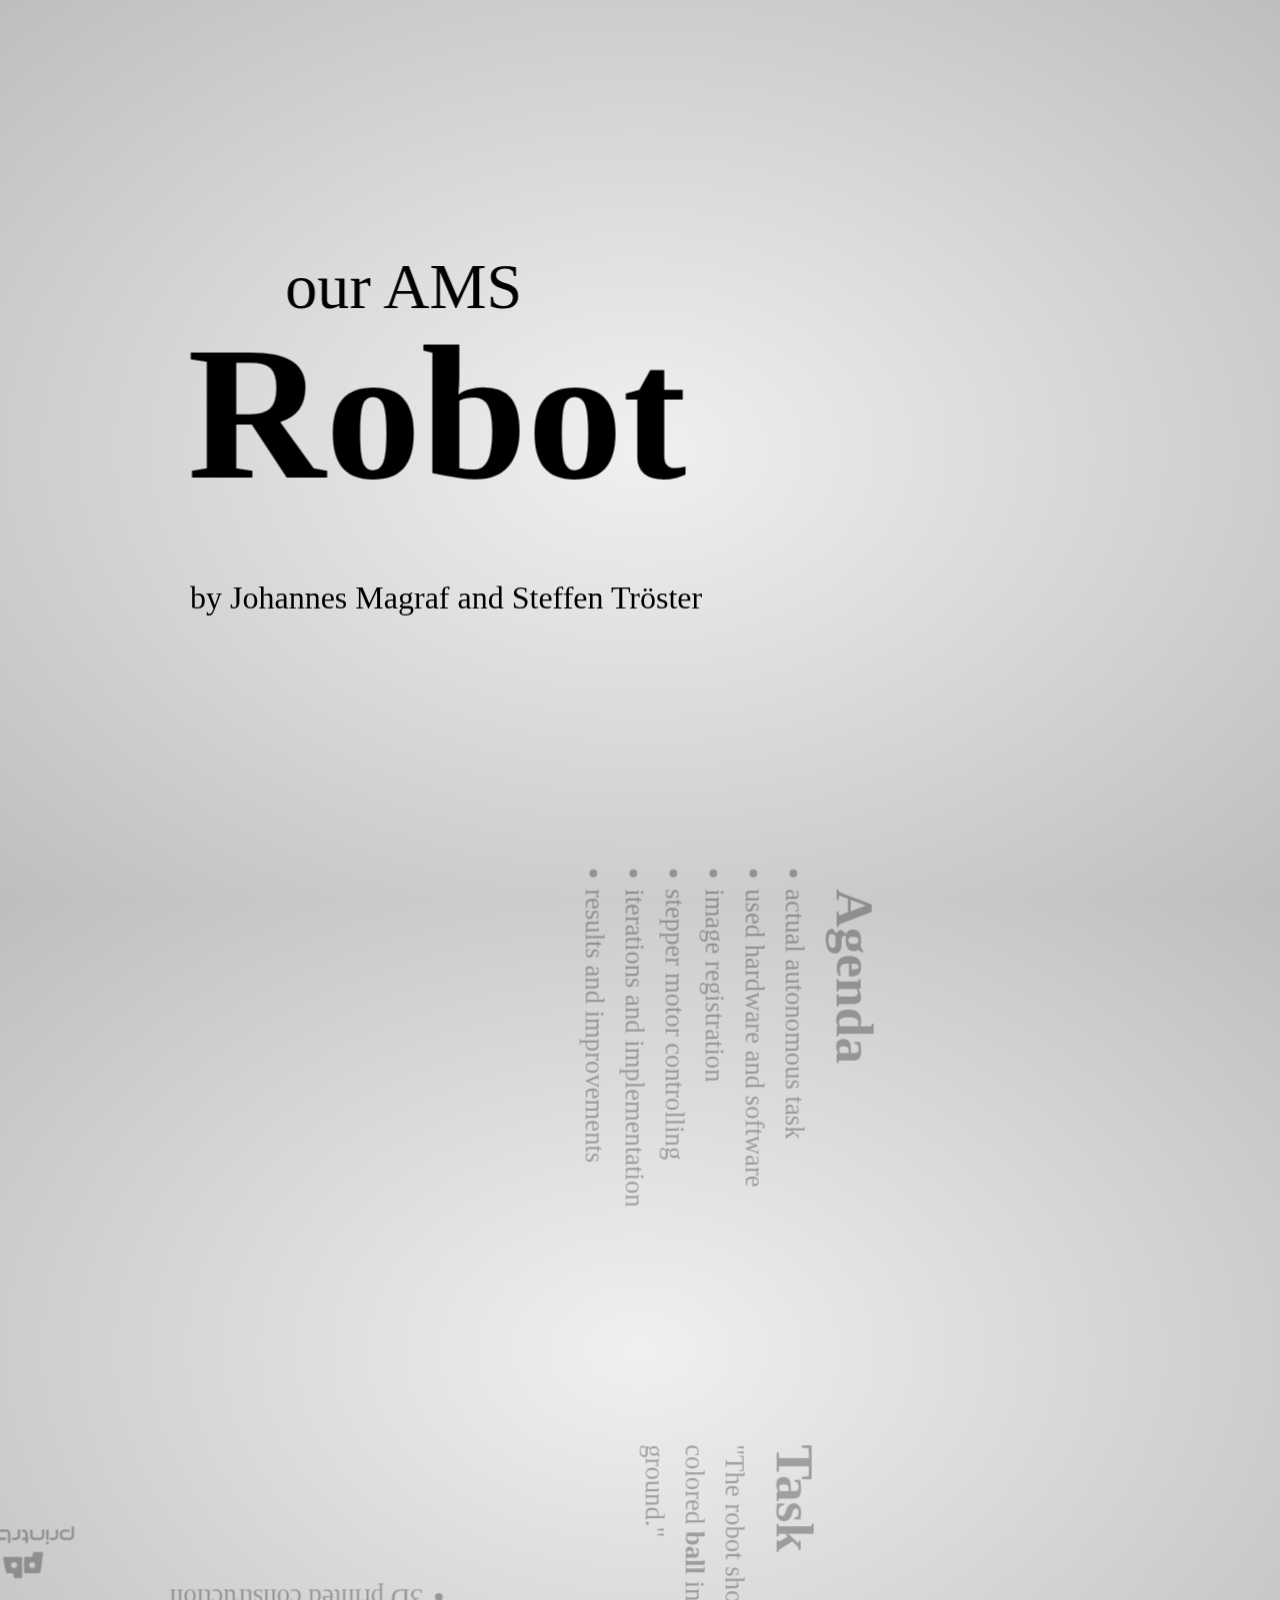
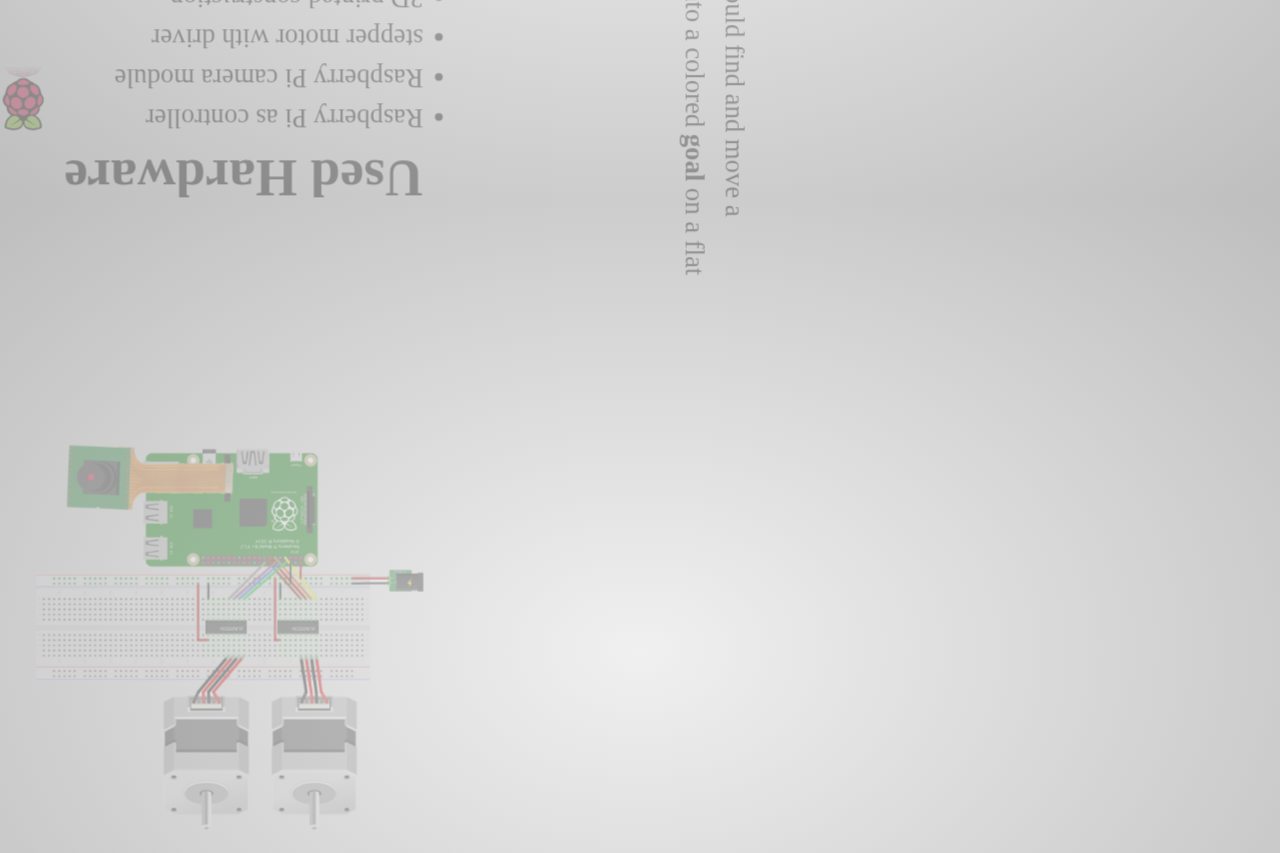
==== presentation/final/index.html @ dde29c63 "add final pitch slides" ====
<!doctype html>

<html lang="en">

<head>
    <meta charset="utf-8" />
    <meta name="viewport" content="width=1024" />
    <meta name="apple-mobile-web-app-capable" content="yes" />
    <title>AMS Robot - Final presentation</title>

    <link href="css/impress-demo.css" rel="stylesheet" />

</head>

<body class="impress-not-supported">

    <div class="fallback-message">
        <p>Your browser <b>doesn't support the features required</b> by impress.js,
            so you are presented with a simplified version of this presentation.</p>
        <p>For the best experience please use the latest <b>Chrome</b>, <b>Safari</b> or <b>Firefox</b> browser.</p>
    </div>

    <div id="impress">
        <div id="title" class="step" data-y="-2000" data-x="0" data-scale="9">
            <span class="try">our AMS</span>
            <h1>Robot</h1>
            <span class="footnote">by Johannes Magraf and Steffen Tröster</span>
        </div>

        <div id="its" class="step" data-x="850" data-y="4000" data-rotate="90" data-scale="5">
            <h1>Agenda</h1>
            <ul>
                <li>actual autonomous task</li>
                <li>used hardware and software</li>
                <li>image registration</li>
                <li>stepper motor controlling</li>
                <li>iterations and implementation</li>
                <li>results and improvements</li>
            </ul>
        </div>

        <div class="step" data-x="850" data-y="9000" data-rotate="90" data-scale="5">
            <h1>Task</h1>
            <p>"The robot should find and move a colored
                <b class="scaling">ball</b> into a colored <b class="scaling">goal</b> on
                a flat ground."</p>
        </div>

        <div class="step" data-x="-4000" data-y="9000" data-rotate="180" data-scale="5">
            <h1>Used Hardware
	    </h1>
            <ul>
                <li>Raspberry Pi as controller
                    <img src="rpi.png" alt="" width="200" style="float: right;">
                </li>
                <li>Raspberry Pi camera module</li>
                <li>stepper motor with driver</li>
                <li>
                    3D printed construction</br>
                    <img src="printrbot.png" alt="" width="200" style="float: right;">
                </li>
            </ul>
        </div>

        <div class="step" data-x="-4000" data-y="14000" data-rotate="180" data-scale="5">
            <img src="circuit.png" alt="" width="85%">
        </div>

        <div class="step" data-x="-10000" data-y="9000" data-rotate="180" data-scale="5">
            <h1>Used Software
	    </h1>
            <ul>
                <li>python as programming language
                    <img src="python.png" alt="" width="150" style="float: right;">
                </li>
                <li>Raspbian linux as OS</li>
                <li>OpenCV for image processing</br>
                    <img src="opencv.png" alt="" width="151" style="float: right;">
                </li>
            </ul>
        </div>

        <div class="step" data-x="-10000" data-y="14000" data-rotate="180" data-scale="5">
            <img src="process.png" alt="" wdith="85%">
        </div>


        <div class="step" data-x="-15000" data-y="8000" data-rotate="270" data-scale="5">
            <h1>Building Process</h1>
            <ul>
		    <li>constructing elements for the printer</li>
		    <li>Implementing object detection</li>
		    <li>building our robot and implementing movement</li>
		    <li>combining all together and implementing actual task</li>
            </ul>
        </div>


        <div class="step" data-x="-15000" data-y="2000" data-rotate="270" data-scale="5">
		<script src="https://embed.github.com/view/3d/stetro/AMSRobot/master/model/wheel.stl"></script>
		<script src="https://embed.github.com/view/3d/stetro/AMSRobot/master/model/robot_body.stl"></script>
	</div>

        <div class="step" data-x="-15000" data-y="-2000" data-rotate="270" data-scale="5">
		<img src="motor.jpg" alt="" width="300"/>
		<img src="test.jpg" alt="" width="500"/>
	</div>
    <script src="js/impress.js"></script>
    <script>
        impress().init();
    </script>

</body>

</html>
---- presentation/final/css/impress-demo.css ----
/**
 * This is a stylesheet for a demo presentation for impress.js
 * 
 * It is not meant to be a part of impress.js and is not required by impress.js.
 * I expect that anyone creating a presentation for impress.js would create their own
 * set of styles.
 */


/* http://meyerweb.com/eric/tools/css/reset/ 
   v2.0 | 20110126
   License: none (public domain)
*/

html, body, div, span, applet, object, iframe,
h1, h2, h3, h4, h5, h6, p, blockquote, pre,
a, abbr, acronym, address, big, cite, code,
del, dfn, em, img, ins, kbd, q, s, samp,
small, strike, strong, sub, sup, tt, var,
b, u, i, center,
dl, dt, dd, ol, ul, li,
fieldset, form, label, legend,
table, caption, tbody, tfoot, thead, tr, th, td,
article, aside, canvas, details, embed, 
figure, figcaption, footer, header, hgroup, 
menu, nav, output, ruby, section, summary,
time, mark, audio, video {
    margin: 0;
    padding: 0;
    border: 0;
    vertical-align: baseline;
}

/* HTML5 display-role reset for older browsers */
article, aside, details, figcaption, figure, 
footer, header, hgroup, menu, nav, section {
    display: block;
}
body {
    line-height: 1;
}
blockquote, q {
    quotes: none;
}
blockquote:before, blockquote:after,
q:before, q:after {
    content: '';
    content: none;
}

table {
    border-collapse: collapse;
    border-spacing: 0;
}


body {
    font-family: 'PT Sans', sans-serif;
    
    min-height: 740px;

    background: rgb(215, 215, 215);
    background: -webkit-gradient(radial, 50% 50%, 0, 50% 50%, 500, from(rgb(240, 240, 240)), to(rgb(190, 190, 190)));
    background: -webkit-radial-gradient(rgb(240, 240, 240), rgb(190, 190, 190));
    background:    -moz-radial-gradient(rgb(240, 240, 240), rgb(190, 190, 190));
    background:      -o-radial-gradient(rgb(240, 240, 240), rgb(190, 190, 190));
    background:         radial-gradient(rgb(240, 240, 240), rgb(190, 190, 190));

    -webkit-font-smoothing: antialiased;
}

b, strong { font-weight: bold }
i, em { font-style: italic}

a {
    color: inherit;
    text-decoration: none;
    padding: 0 0.1em;
    background: rgba(255,255,255,0.5);
    text-shadow: -1px -1px 2px rgba(100,100,100,0.9);
    border-radius: 0.2em;
    
    -webkit-transition: 0.5s;
    -moz-transition:    0.5s;
    -ms-transition:     0.5s;
    -o-transition:      0.5s;
    transition:         0.5s;
}

a:hover {
    background: rgba(255,255,255,1);
    text-shadow: -1px -1px 2px rgba(100,100,100,0.5);
}

/* enable clicking on elements 'hiding' behind body in 3D */
body     { pointer-events: none; }
#impress { pointer-events: auto; }

/* COMMON STEP STYLES */

.step {
    width: 900px;
    padding: 40px;

    -webkit-box-sizing: border-box;
    -moz-box-sizing:    border-box;
    -ms-box-sizing:     border-box;
    -o-box-sizing:      border-box;
    box-sizing:         border-box;

    font-family: 'PT Serif', georgia, serif;

    font-size: 48px;
    line-height: 1.5;
}

.step {
    -webkit-transition: opacity 1s;
    -moz-transition:    opacity 1s;
    -ms-transition:     opacity 1s;
    -o-transition:      opacity 1s;
    transition:         opacity 1s;
}

/* fade out inactive slides */
.step:not(.active) {
    opacity: 0.3;
}

/* STEP SPECIFIC STYLES */

/* hint on the first slide */

.hint {
    position: fixed;
    left: 0;
    right: 0;
    bottom: 200px;
    
    background: rgba(0,0,0,0.5);
    color: #EEE;
    text-align: center;
    
    font-size: 50px;
    padding: 20px;
    
    z-index: 100;
    
    opacity: 0;
    
    -webkit-transform: translateY(400px);
    -moz-transform:    translateY(400px);
    -ms-transform:     translateY(400px);
    -o-transform:      translateY(400px);
    transform:         translateY(400px);

    -webkit-transition: opacity 1s, -webkit-transform 0.5s 1s;
    -moz-transition:    opacity 1s,    -moz-transform 0.5s 1s;
    -ms-transition:     opacity 1s,     -ms-transform 0.5s 1s;
    -o-transition:      opacity 1s,      -o-transform 0.5s 1s;
    transition:         opacity 1s,         transform 0.5s 1s;
}

.impress-on-bored .hint {
    opacity: 1;
    
    -webkit-transition: opacity 1s 5s, -webkit-transform 0.5s;
    -moz-transition:    opacity 1s 5s,    -moz-transform 0.5s;
    -ms-transition:     opacity 1s 5s,     -ms-transform 0.5s;
    -o-transition:      opacity 1s 5s,      -o-transform 0.5s;
    transition:         opacity 1s 5s,         transform 0.5s;
    
    -webkit-transform: translateY(0px);
    -moz-transform:    translateY(0px);
    -ms-transform:     translateY(0px);
    -o-transform:      translateY(0px);
    transform:         translateY(0px);
}

/* impress.js title */

#title {
    padding: 0;
}

#title .try {
    font-size: 64px;
    position: absolute;
    top: -0.5em;
    left: 1.5em;
    
    -webkit-transform: translateZ(20px);
    -moz-transform:    translateZ(20px);
    -ms-transform:     translateZ(20px);
    -o-transform:      translateZ(20px);
    transform:         translateZ(20px);
}

#title h1 {
    font-size: 190px;
    
    -webkit-transform: translateZ(50px);
    -moz-transform:    translateZ(50px);
    -ms-transform:     translateZ(50px);
    -o-transform:      translateZ(50px);
    transform:         translateZ(50px);
}

#title .footnote {
    font-size: 32px;
}

/* big thoughts */

#big {
    width: 600px;
    text-align: center;
    font-size: 60px;
    line-height: 1;
}

#big b {
    display: block;
    font-size: 250px;
    line-height: 250px;
}

#big .thoughts {
    font-size: 90px;
    line-height: 150px;
}

/* tiny ideas */

#tiny {
    width: 500px;
    text-align: center;
}

#ing {
	width: 800px;
}

 b {
    display: inline-block;
    -webkit-transition: 0.5s;
    -moz-transition:    0.5s;
    -ms-transition:     0.5s;
    -o-transition:      0.5s;
    transition:         0.5s;
}

.present .positioning {
    -webkit-transform: translateY(-10px);
    -moz-transform:    translateY(-10px);
    -ms-transform:     translateY(-10px);
    -o-transform:      translateY(-10px);
    transform:         translateY(-10px);
}

.present .rotating {
    -webkit-transform: rotate(-10deg);
    -moz-transform:    rotate(-10deg);
    -ms-transform:     rotate(-10deg);
    -o-transform:      rotate(-10deg);
    transform:         rotate(-10deg);

    -webkit-transition-delay: 0.25s;
    -moz-transition-delay:    0.25s;
    -ms-transition-delay:     0.25s;
    -o-transition-delay:      0.25s;
    transition-delay:         0.25s;
}

.present .scaling {
	margin-left: 5px;
	margin-right: 5px;
    -webkit-transform: scale(1.2);
    -moz-transform:    scale(1.2);
    -ms-transform:     scale(1.2);
    -o-transform:      scale(1.2);
    transform:         scale(1.2);

    -webkit-transition-delay: 0.5s;
    -moz-transition-delay:    0.5s;
    -ms-transition-delay:     0.5s;
    -o-transition-delay:      0.5s;
    transition-delay:         0.5s;
}

/* imagination */

#imagination {
    width: 600px;
}

#imagination .imagination {
    font-size: 78px;
}

/* use the source, Luke */

#source {
    width: 700px;
    padding-bottom: 300px;
    
    /* Yoda Icon :: Pixel Art from Star Wars http://www.pixeljoint.com/pixelart/1423.htm */
    background-image: url([data-uri]);
    background-position: bottom right;
    background-repeat: no-repeat;
}

#source q {
    font-size: 60px;
}

/* it's in 3D */

#its-in-3d p {
    -webkit-transform-style: preserve-3d;
    -moz-transform-style:    preserve-3d; /* Y U need this Firefox?! */
    -ms-transform-style:     preserve-3d;
    -o-transform-style:      preserve-3d;
    transform-style:         preserve-3d;
}

#its-in-3d span,
#its-in-3d b {
    display: inline-block;
    -webkit-transform: translateZ(40px);
    -moz-transform:    translateZ(40px);
    -ms-transform:     translateZ(40px);
    -o-transform:      translateZ(40px);
     transform:        translateZ(40px);
            
    -webkit-transition: 0.5s;
    -moz-transition:    0.5s;
    -ms-transition:     0.5s;
    -o-transition:      0.5s;
    transition:         0.5s;
}

#its-in-3d .have {
    -webkit-transform: translateZ(-40px);
    -moz-transform:    translateZ(-40px);
    -ms-transform:     translateZ(-40px);
    -o-transform:      translateZ(-40px);
    transform:         translateZ(-40px);
}

#its-in-3d .you {
    -webkit-transform: translateZ(20px);
    -moz-transform:    translateZ(20px);
    -ms-transform:     translateZ(20px);
    -o-transform:      translateZ(20px);
    transform:         translateZ(20px);
}

#its-in-3d .noticed {
    -webkit-transform: translateZ(-40px);
    -moz-transform:    translateZ(-40px);
    -ms-transform:     translateZ(-40px);
    -o-transform:      translateZ(-40px);
    transform:         translateZ(-40px);
}

#its-in-3d .its {
    -webkit-transform: translateZ(60px);
    -moz-transform:    translateZ(60px);
    -ms-transform:     translateZ(60px);
    -o-transform:      translateZ(60px);
    transform:         translateZ(60px);
}

#its-in-3d .in {
    -webkit-transform: translateZ(-10px);
    -moz-transform:    translateZ(-10px);
    -ms-transform:     translateZ(-10px);
    -o-transform:      translateZ(-10px);
    transform:         translateZ(-10px);
}

#its-in-3d .footnote {
    font-size: 32px;

    -webkit-transform: translateZ(-10px);
    -moz-transform:    translateZ(-10px);
    -ms-transform:     translateZ(-10px);
    -o-transform:      translateZ(-10px);
    transform:         translateZ(-10px);
}

#its-in-3d.present span,
#its-in-3d.present b {
    -webkit-transform: translateZ(0px);
    -moz-transform:    translateZ(0px);
    -ms-transform:     translateZ(0px);
    -o-transform:      translateZ(0px);
    transform:         translateZ(0px);
}

/* overview step */

#overview {
    z-index: -1;
    padding: 0;
}

/* on overview step everything is visible */

.impress-on-overview .step {
    opacity: 1;
    cursor: pointer;
}

/*
 * SLIDE STEP STYLES
 *
 * inspired by: http://html5slides.googlecode.com/svn/trunk/styles.css
 *
 * ;)
 */

.slide {
    display: block;

    width: 900px;
    height: 700px;

    padding: 40px 60px;

    border-radius: 10px;

    background-color: white;

    box-shadow: 0 2px 6px rgba(0, 0, 0, .1);
    border: 1px solid rgba(0, 0, 0, .3);

    font-family: 'Open Sans', Arial, sans-serif;

    color: rgb(102, 102, 102);
    text-shadow: 0 2px 2px rgba(0, 0, 0, .1);

    font-size: 30px;
    line-height: 36px;

    letter-spacing: -1px;
}

.slide q {
    display: block;
    font-size: 50px;
    line-height: 72px;

    margin-top: 100px;
}

.slide q strong {
    white-space: nowrap;
}


/* IMPRESS NOT SUPPORTED STYLES */

.fallback-message {
    font-family: sans-serif;
    line-height: 1.3;
    
    display: none;
    width: 780px;
    padding: 10px 10px 0;
    margin: 20px auto;

    border-radius: 10px;
    border: 1px solid #E4C652;
    background: #EEDC94;
}

.fallback-message p {
    margin-bottom: 10px;
}

.impress-disabled .step,
.impress-not-supported .step {
    position: relative;
    opacity: 1;
    margin: 20px auto;
}

.impress-not-supported .fallback-message {
    display: block;
}
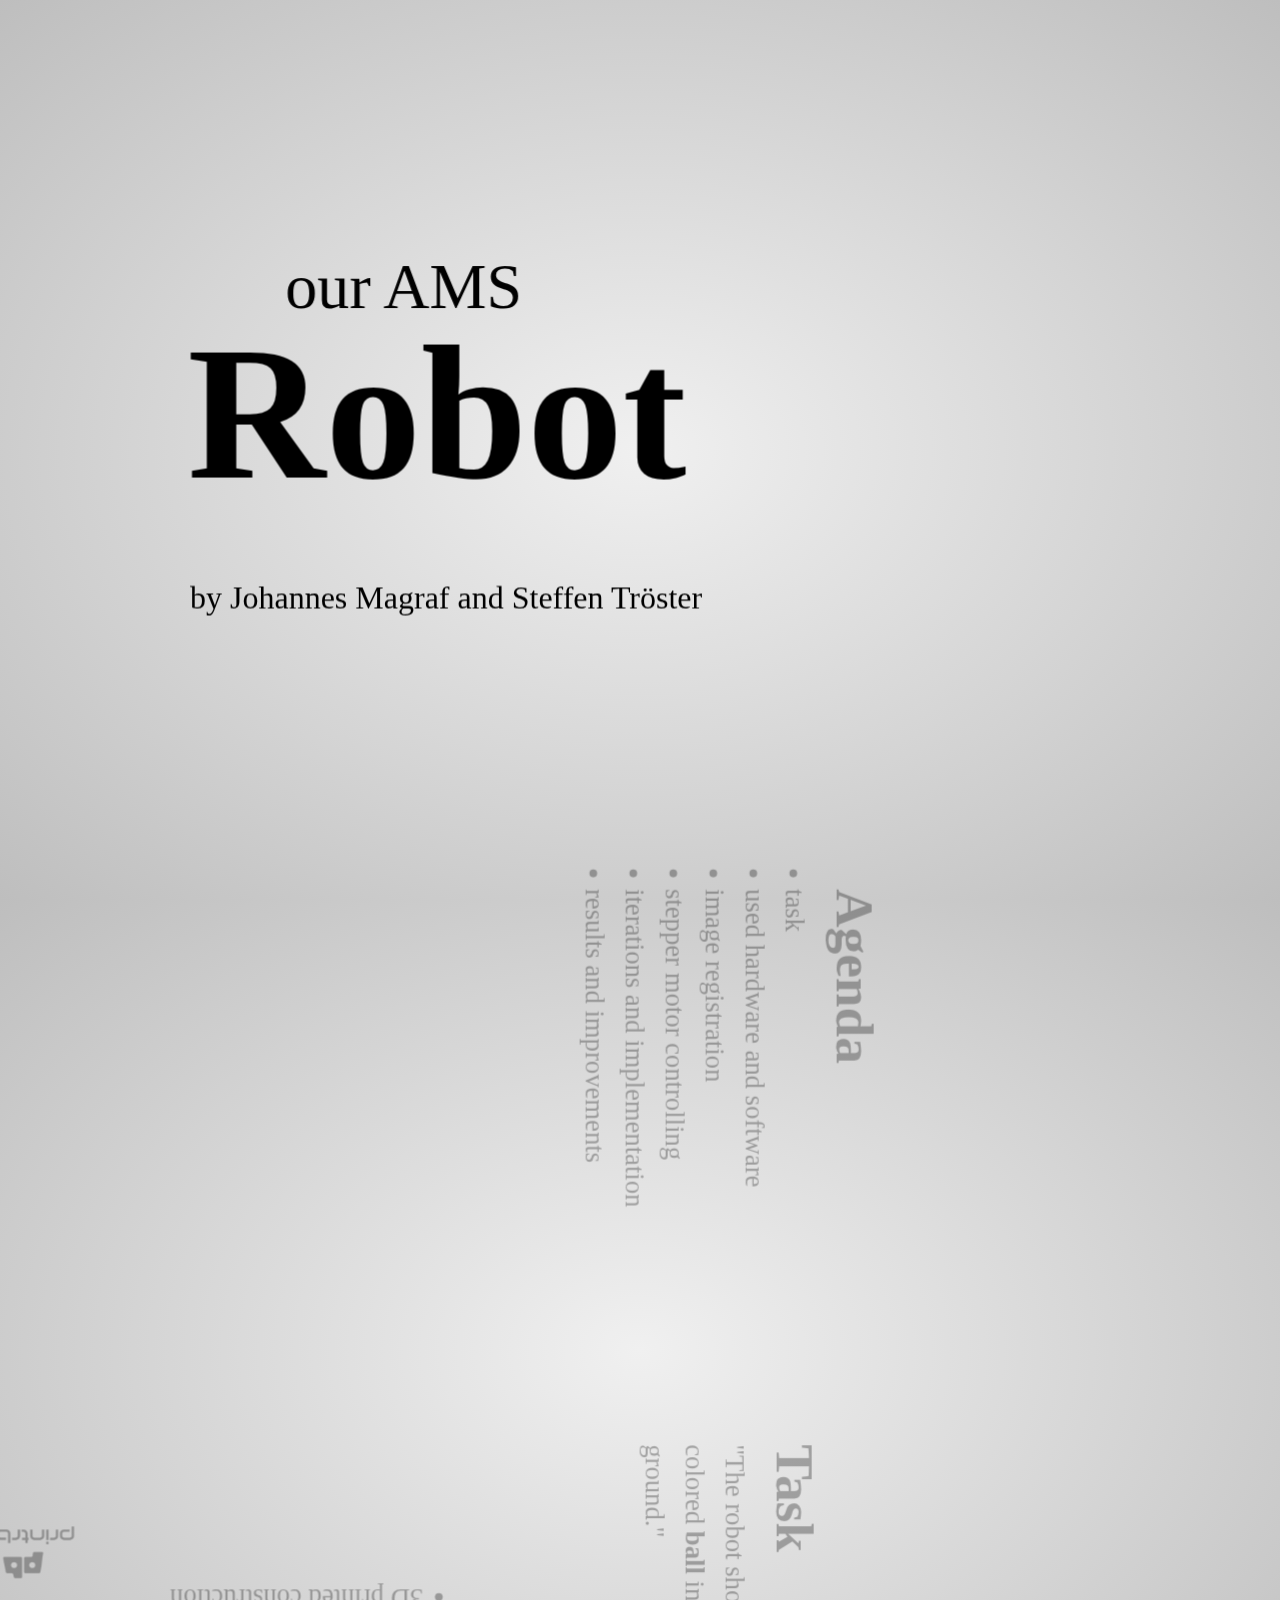
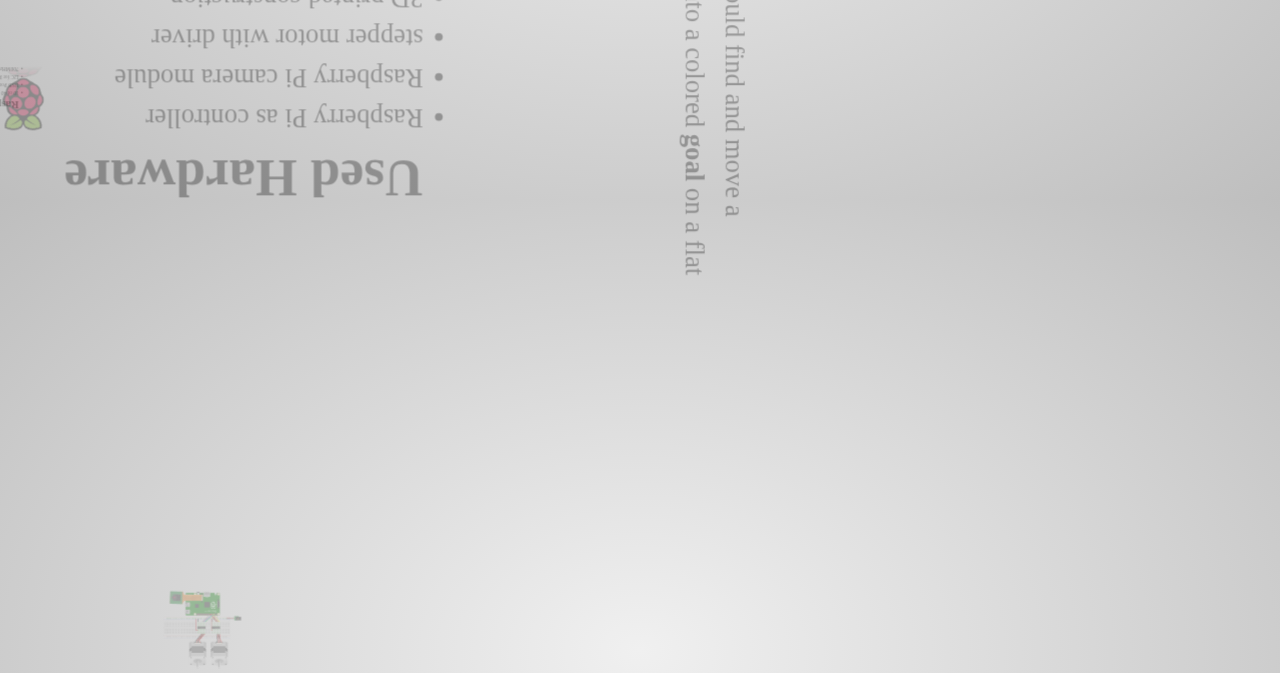
==== commit 53cb051f: "further pages for presentation" ====
--- a/presentation/final/index.html
+++ b/presentation/final/index.html
@@ -30,7 +30,7 @@
         <div id="its" class="step" data-x="850" data-y="4000" data-rotate="90" data-scale="5">
             <h1>Agenda</h1>
             <ul>
-                <li>actual autonomous task</li>
+                <li>task</li>
                 <li>used hardware and software</li>
                 <li>image registration</li>
                 <li>stepper motor controlling</li>
@@ -62,7 +62,22 @@
             </ul>
         </div>
 
-        <div class="step" data-x="-4000" data-y="14000" data-rotate="180" data-scale="5">
+        <div id="raspberry" class="step" data-x="-6000" data-y="9000" data-rotate="180"  data-scale="1">
+            <h1>Raspberry Pi</h1>
+            <ul>
+              <li>10 of 40 GPIO Pins used </li>
+              <li>USB Port for WLAN </li>
+              <li>I2C for Pi Camera</li>
+              <li>700MHz CPU</li>
+                  <img src="wlan.png" alt="" width="300" style="float: right;">
+                  <img src="raspberry.png" alt="" width="300" style="float: right;">
+            </ul>
+        </div>
+
+       <div id="costs">
+       </div>
+     
+        <div class="step" data-x="-4000" data-y="14000" data-rotate="180" data-scale="1">
             <img src="circuit.png" alt="" width="85%">
         </div>
 
@@ -80,12 +95,24 @@
             </ul>
         </div>
 
-        <div class="step" data-x="-10000" data-y="14000" data-rotate="180" data-scale="5">
-            <img src="process.png" alt="" wdith="85%">
+        <div id="process" class="step" data-x="-13500" data-y="10000" data-rotate="180" data-scale="3">
+            <img src="process.png" alt="" wdith="85%" >
+        </div>
+        
+        <div class="step" data-x="-13500" data-y="8000" data-rotate="180" data-scale="3">
+           <h2>Ball Detection</h2>
+               Hough Circle approach 
+               <div align="center"><img src="circle-def.png" alt="" width="300" ></div>
+               <img src="circle.png" alt="" >
         </div>
 
+        <div class="step" data-x="-13500" data-y="6000" data-rotate="180" data-scale="3">
+           <h2>Square Detection</h2>
+               Convex Hull approach
+               <img src="square-hull.png" alt="" >
+        </div>
 
-        <div class="step" data-x="-15000" data-y="8000" data-rotate="270" data-scale="5">
+        <div class="step" data-x="-19000" data-y="8000" data-rotate="270" data-scale="5">
             <h1>Building Process</h1>
             <ul>
 		    <li>constructing elements for the printer</li>
@@ -95,8 +122,14 @@
             </ul>
         </div>
 
+        <div class="step" data-x="-15000" data-y="2000" data-rotate="90" data-scale="5">
+                <h1>Iteration One</h1>
+		<script src="https://embed.github.com/view/3d/stetro/AMSRobot/6e5bae/model/wheel.stl"></script>
+		<script src="https://embed.github.com/view/3d/stetro/AMSRobot/ff792ec/model/robot_body.stl"></script>
+	</div>
 
-        <div class="step" data-x="-15000" data-y="2000" data-rotate="270" data-scale="5">
+        <div class="step" data-x="-19000" data-y="-3000" data-rotate="270" data-scale="5">
+                <h1>Iteration Two</h1>
 		<script src="https://embed.github.com/view/3d/stetro/AMSRobot/master/model/wheel.stl"></script>
 		<script src="https://embed.github.com/view/3d/stetro/AMSRobot/master/model/robot_body.stl"></script>
 	</div>
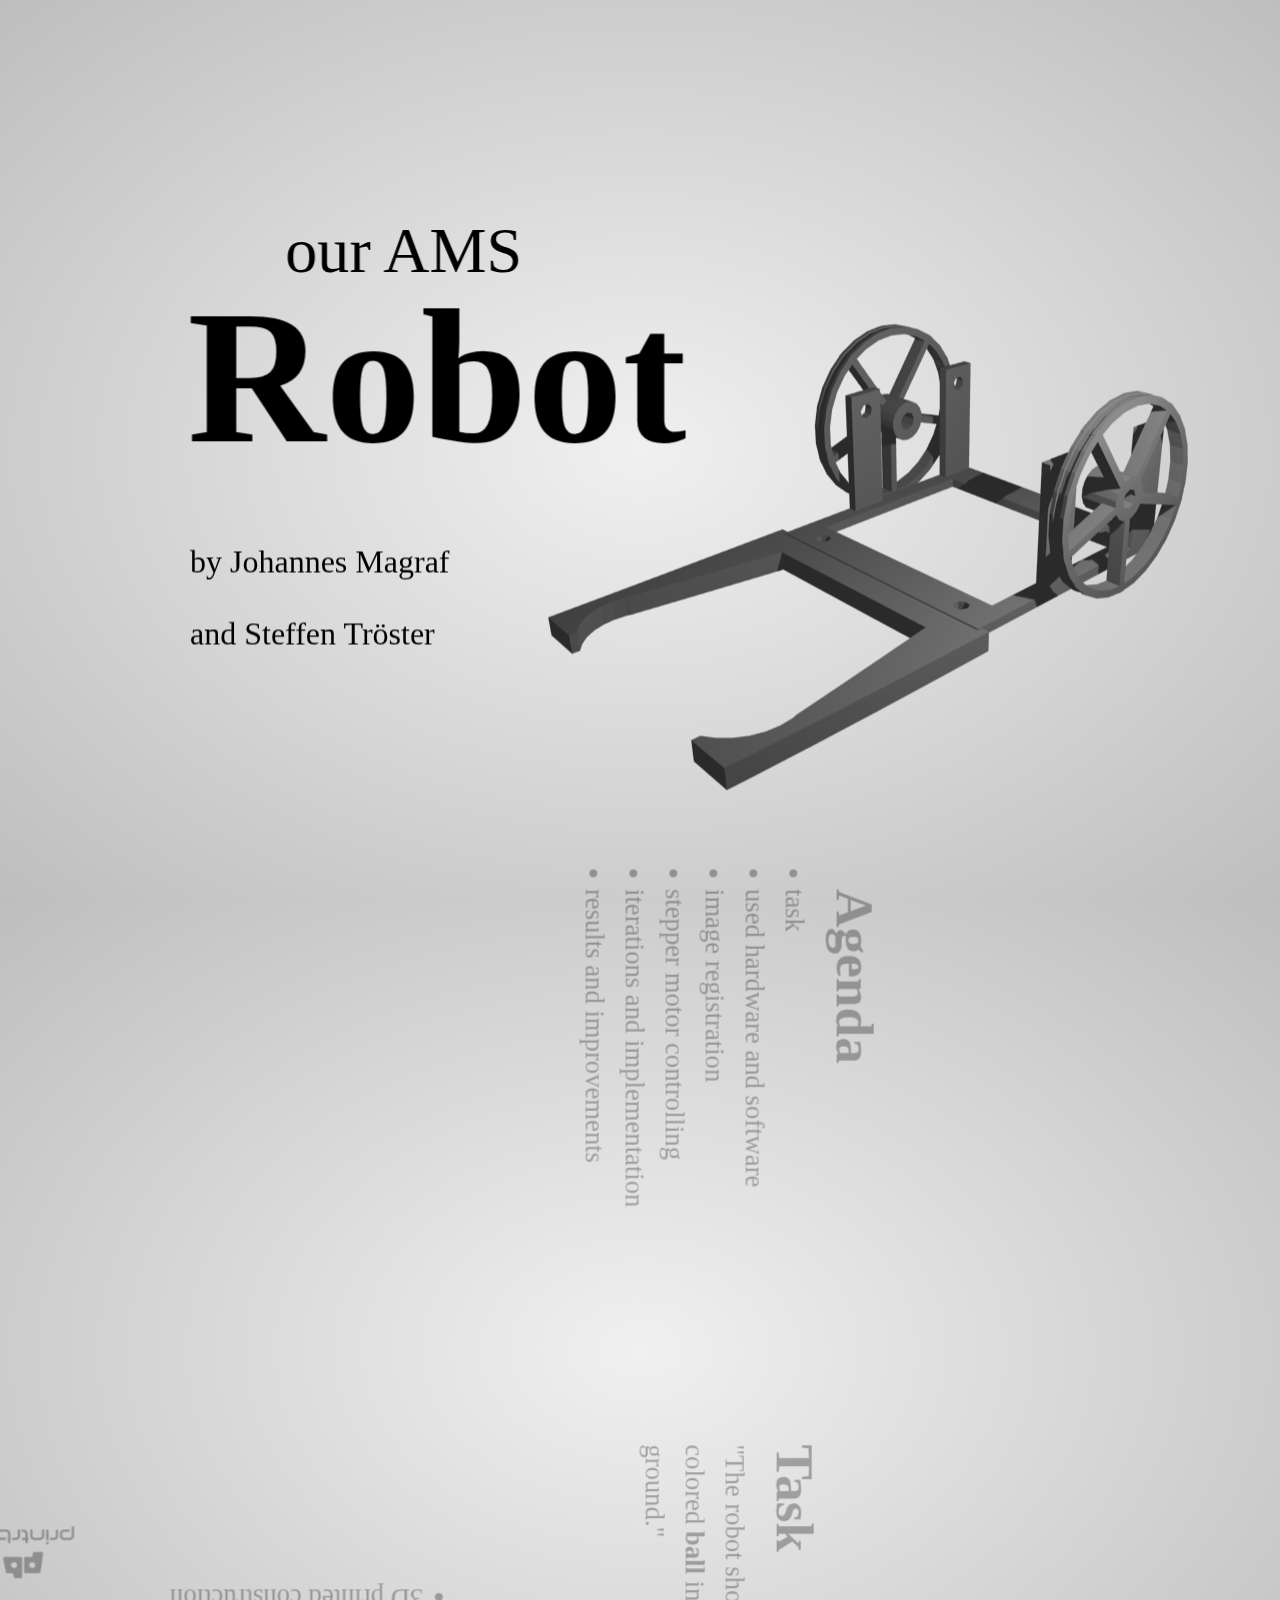
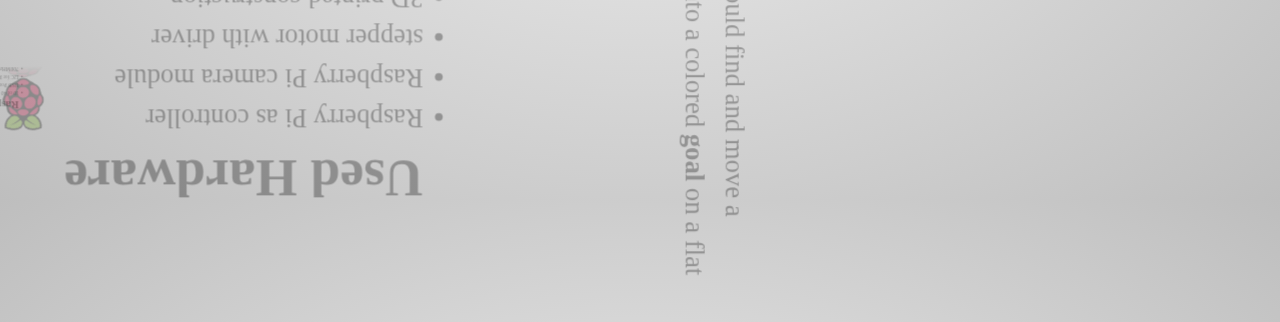
==== commit be62b5a3: "final presentation fixes" ====
--- a/presentation/final/index.html
+++ b/presentation/final/index.html
@@ -22,9 +22,10 @@
 
     <div id="impress">
         <div id="title" class="step" data-y="-2000" data-x="0" data-scale="9">
+            <img src="model.png" alt="" id="frontimg">
             <span class="try">our AMS</span>
             <h1>Robot</h1>
-            <span class="footnote">by Johannes Magraf and Steffen Tröster</span>
+            <span class="footnote">by Johannes Magraf <br/>and Steffen Tröster</span>
         </div>
 
         <div id="its" class="step" data-x="850" data-y="4000" data-rotate="90" data-scale="5">
@@ -77,7 +78,7 @@
        <div id="costs">
        </div>
      
-        <div class="step" data-x="-4000" data-y="14000" data-rotate="180" data-scale="1">
+        <div class="step" data-x="-7000" data-y="9000" data-rotate="180" data-scale="1">
             <img src="circuit.png" alt="" width="85%">
         </div>
 
@@ -95,21 +96,23 @@
             </ul>
         </div>
 
-        <div id="process" class="step" data-x="-13500" data-y="10000" data-rotate="180" data-scale="3">
-            <img src="process.png" alt="" wdith="85%" >
-        </div>
         
-        <div class="step" data-x="-13500" data-y="8000" data-rotate="180" data-scale="3">
+        
+        <div class="step" data-x="-12500" data-y="9500" data-rotate="180" data-scale="1">
            <h2>Ball Detection</h2>
                Hough Circle approach 
                <div align="center"><img src="circle-def.png" alt="" width="300" ></div>
                <img src="circle.png" alt="" >
         </div>
 
-        <div class="step" data-x="-13500" data-y="6000" data-rotate="180" data-scale="3">
+        <div class="step" data-x="-12500" data-y="8800" data-rotate="180" data-scale="1">
            <h2>Square Detection</h2>
                Convex Hull approach
                <img src="square-hull.png" alt="" >
+        </div>
+
+        <div id="process" class="step" data-x="-12500" data-y="8100" data-rotate="180" data-scale="1">
+            <img src="process.png" alt="" wdith="85%" >
         </div>
 
         <div class="step" data-x="-19000" data-y="8000" data-rotate="270" data-scale="5">
@@ -122,22 +125,68 @@
             </ul>
         </div>
 
-        <div class="step" data-x="-15000" data-y="2000" data-rotate="90" data-scale="5">
-                <h1>Iteration One</h1>
-		<script src="https://embed.github.com/view/3d/stetro/AMSRobot/6e5bae/model/wheel.stl"></script>
-		<script src="https://embed.github.com/view/3d/stetro/AMSRobot/ff792ec/model/robot_body.stl"></script>
-	</div>
+        <div class="step" data-x="-19000" data-y="2000" data-rotate="270" data-scale="5">
+            <h1>Construction</h1>
+            <img src="openscad.png" alt="OpenSCAD Wheel Model" width="100%">
+        </div>
 
-        <div class="step" data-x="-19000" data-y="-3000" data-rotate="270" data-scale="5">
-                <h1>Iteration Two</h1>
-		<script src="https://embed.github.com/view/3d/stetro/AMSRobot/master/model/wheel.stl"></script>
-		<script src="https://embed.github.com/view/3d/stetro/AMSRobot/master/model/robot_body.stl"></script>
-	</div>
+        <div class="step" data-x="-20000" data-y="-1000" data-rotate="270" data-scale="1">
+            
+		  <script src="https://embed.github.com/view/3d/stetro/AMSRobot/6e5bae/model/wheel.stl"></script>
+          1#<br/>
+		  <script src="https://embed.github.com/view/3d/stetro/AMSRobot/ff792ec/model/robot_body.stl"></script>
+        </div>
+
+        <div class="step" data-x="-18000" data-y="-1000" data-rotate="270" data-scale="1">
+           <script src="https://embed.github.com/view/3d/stetro/AMSRobot/master/model/wheel.stl"></script>
+           2#<br/>
+    	   <script src="https://embed.github.com/view/3d/stetro/AMSRobot/master/model/robot_body.stl"></script>
+        </div>
+
+        <div class="step" data-x="-18000" data-y="-2000" data-rotate="270" data-scale="1">
+            <script src="https://embed.github.com/view/3d/stetro/AMSRobot/master/model/grab.stl"></script>
+        </div>
 
         <div class="step" data-x="-15000" data-y="-2000" data-rotate="270" data-scale="5">
-		<img src="motor.jpg" alt="" width="300"/>
-		<img src="test.jpg" alt="" width="500"/>
-	</div>
+		  <img src="motor.jpg" alt="" width="300"/>
+		  <img src="test.jpg" alt="" width="500"/>
+	   </div>
+       <div class="step" data-x="-15000" data-y="-8000" data-rotate="270" data-scale="5">
+          <img src="test2.jpg" alt="" width="300"/>
+       </div>
+
+       <div class="step" data-x="-15000" data-y="-14000" data-rotate="270" data-scale="5">
+        <h2>Demo 1</h2>
+          <div>
+              <iframe width="640" height="480" src="//www.youtube.com/embed/d76uW1XBS_g" frameborder="0" allowfullscreen></iframe>
+          </div>
+       </div>
+
+       <div class="step" data-x="-15000" data-y="-20000" data-rotate="270" data-scale="5">
+            <h2>Demo 2</h2>
+          <div>
+              <iframe width="640" height="480" src="//www.youtube.com/embed/d76uW1XBS_g" frameborder="0" allowfullscreen></iframe>
+          </div>
+       </div>
+
+       <div class="step" data-x="-10000" data-y="-20000" data-rotate="360" data-scale="5">
+           <h2>Improvments</h2>
+            <ul>
+                <li>Performance Tuning with Threading</li>
+                <li>Use of Robot Operating System (:ROS)</li>
+            </ul>
+       </div>
+
+        <div class="step" data-x="-4000" data-y="-20000" data-rotate="360" data-scale="5">
+           <h2>Questions?</h2>
+           <ul>
+               <li>https://github.com/stetro/AMSRobot</li>
+           </ul>
+
+       </div>
+
+
+    </div>
     <script src="js/impress.js"></script>
     <script>
         impress().init();
--- a/presentation/final/css/impress-demo.css
+++ b/presentation/final/css/impress-demo.css
@@ -491,3 +491,14 @@
     display: block;
 }
 
+
+code{
+    font-size:10px;
+    line-height: 10px;
+}
+
+#frontimg{
+    position: absolute;
+    top: 50px;
+    right: -300px;
+}
